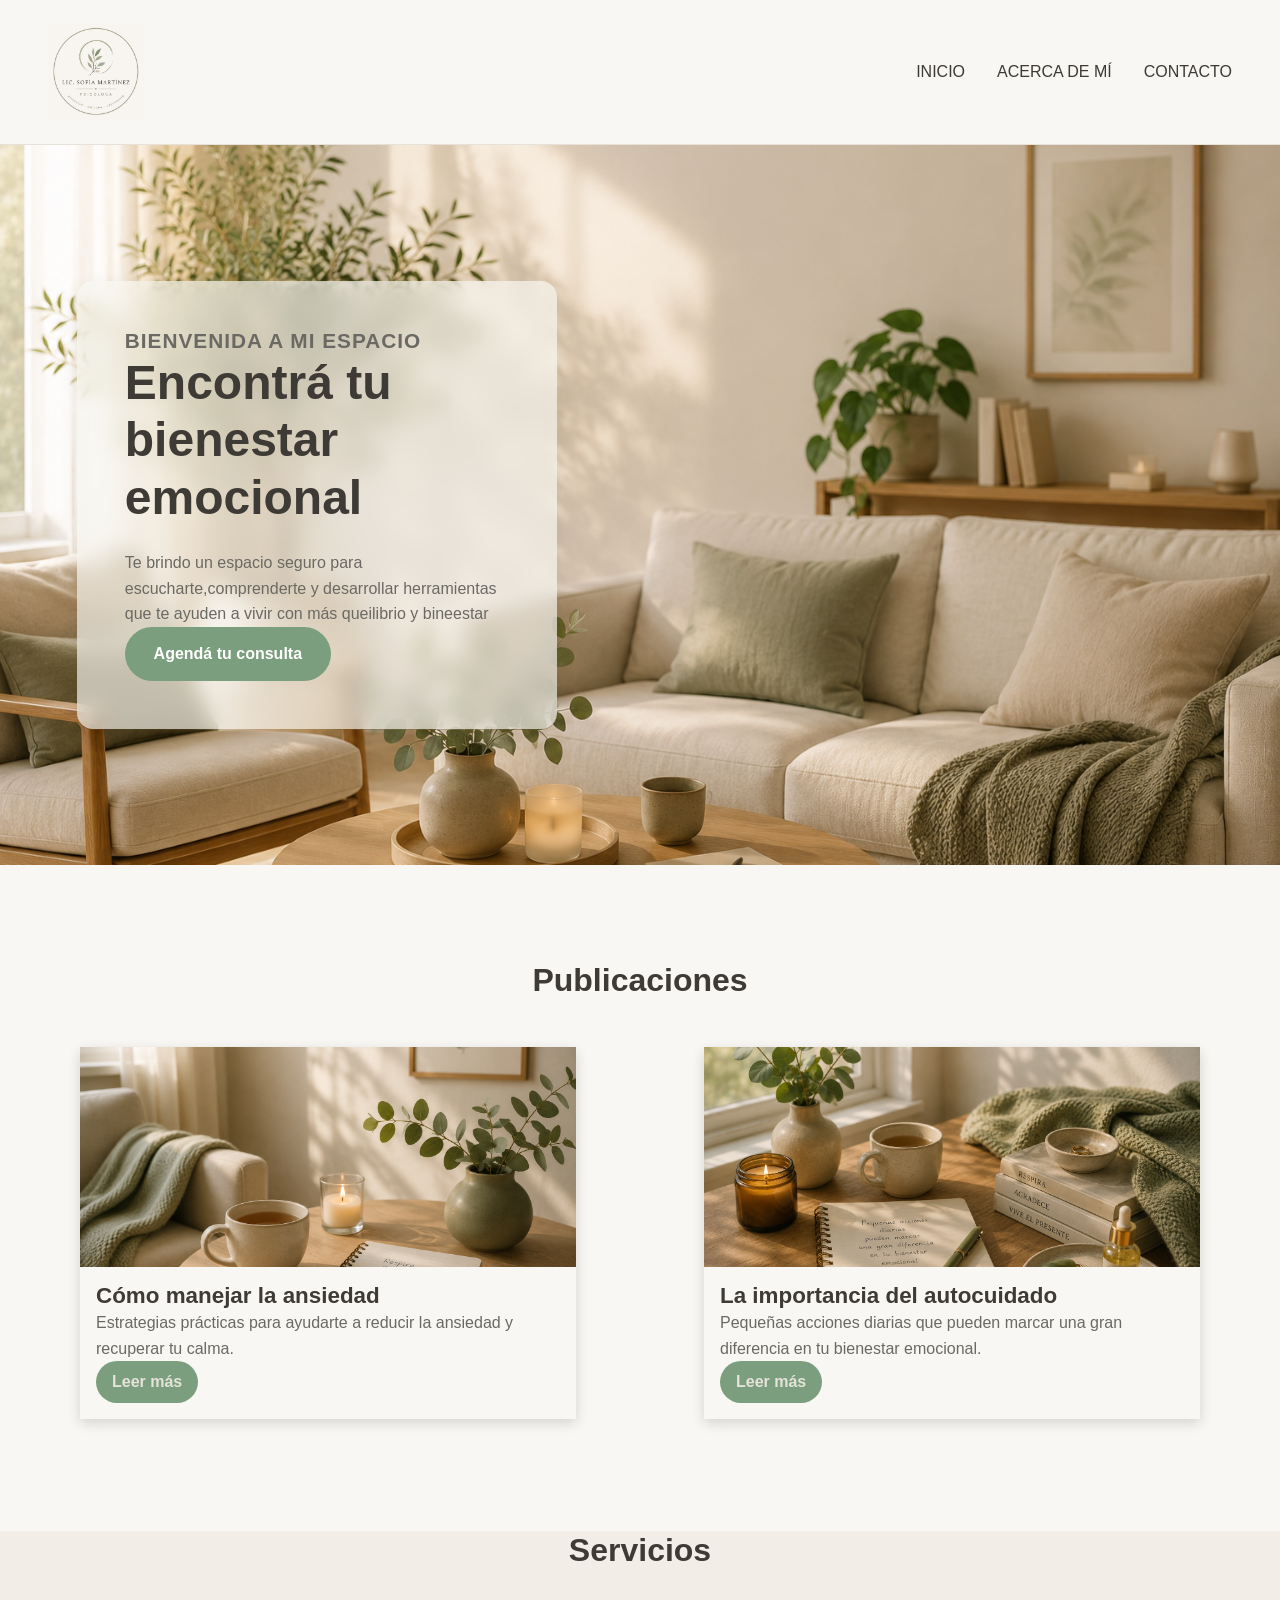
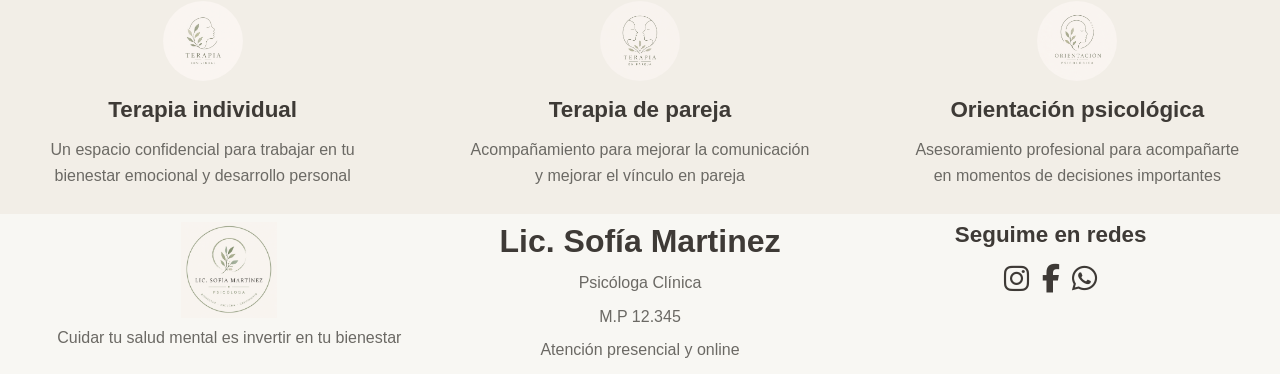
==== index.html @ 6066521a "Plantilla landing next" ====
<!DOCTYPE html>
<html lang="es-AR">
<head>
    <!--Básicos-->
    <meta charset="UTF-8">
    <meta name="viewport" content="width=device-width, initial-scale=1.0">
    <!--SEO-->
    <title>Psicóloga en Mendoza | Sofía Martínez</title>
    <meta
    name="description"
    content="Lic. Sofía Martínez, psicóloga en Mendoza. Atención presencial y online para ansiedad, estrés, autoestima y bienestar emocional. Solicitá tu consulta por WhatsApp.">
    <!-- Reemplazar por la URL definitiva del sitio antes de publicar -->
    <!-- Ejemplo:
    <link rel="canonical" href="https://www.tudominio.com/">
    -->
    <link rel="canonical" href="https://www.psicologamendoza.com/">
    <meta name="robots" content="index, follow">
    <!-- Schema.org-->
    <!-- Schema.org --> <!-- Reemplazar URL, imagen, teléfono, email y dirección antes de publicar -->
<script type="application/ld+json">
{
    "@context": "https://schema.org",
    "@type": "ProfessionalService",
    "name": "Consultorio psicológico de la Lic. Sofía Martínez",
    "description": "Atención psicológica presencial en Mendoza y sesiones online para adultos.",
    "url": "https://www.tudominio.com/",
    "image": "https://www.tudominio.com/images/psicologa.jpg",
    "telephone": "+54 9 261 1234567",
    "email": "contacto@tudominio.com",
    "address": {
        "@type": "PostalAddress",
        "streetAddress": "Dirección del consultorio",
        "addressLocality": "Mendoza",
        "addressRegion": "Mendoza",
        "postalCode": "5500",
        "addressCountry": "AR"
    },
    "employee": {
        "@type": "Person",
        "name": "Lic. Sofía Martínez",
        "jobTitle": "Psicóloga",
        "description": "Psicóloga especializada en ansiedad, estrés, duelo y autoestima."
    },
    "areaServed": {
        "@type": "City",
        "name": "Mendoza"
    }
}
</script>
    <!-- Open Graph (WhatsApp, Facebook, LinkedIn, Discord) -->
    <meta property="og:type" content="website">
    <meta property="og:locale" content="es_AR">
    <meta property="og:site_name" content="Lic. Sofía Martínez">
    <meta property="og:title" content="Psicóloga en Mendoza | Sofía Martínez">
    <meta
        property="og:description"
        content="Atención psicológica presencial y online para ansiedad, estrés, autoestima y bienestar emocional."
    >
    <meta property="og:url" content="https://www.tudominio.com/">
    <meta
        property="og:image"
        content="https://www.tudominio.com/images/sofia-martinez-open-graph.jpg"
    >
    <meta
        property="og:image:alt"
        content="Lic. Sofía Martínez, psicóloga en Mendoza"
    >
    <meta property="og:image:width" content="1200">
    <meta property="og:image:height" content="630">

    <!-- Twitter Cards (X /Twitter)-->
    <meta name="twitter:card" content="summary_large_image">

    <meta
        name="twitter:title"
        content="Psicóloga en Mendoza | Sofía Martínez"
    >

    <meta
        name="twitter:description"
        content="Atención psicológica presencial y online para ansiedad, estrés, autoestima y bienestar emocional."
        >

    <meta
        name="twitter:image"
        content="https://www.tudominio.com/images/sofia-martinez-open-graph.jpg"
    >

    <meta
        name="twitter:image:alt"
        content="Lic. Sofía Martínez, psicóloga en Mendoza"
    >

    <link rel="stylesheet" href="./css/styles.css">
    <link rel="stylesheet" href="https://cdnjs.cloudflare.com/ajax/libs/font-awesome/6.7.2/css/all.min.css">
    <!-- Favicons-->
    <link rel="icon" type="image/png" href="./icons/favicon-96x96.png" sizes="96x96" />
    <link rel="icon" type="image/svg+xml" href="./icons/favicon.svg" />
    <link rel="shortcut icon" href="./icons/favicon.ico" />
    <link rel="apple-touch-icon" sizes="180x180" href="./icons/apple-touch-icon.png" />
    <meta name="apple-mobile-web-app-title" content="Sofía Martínez" />
    <link rel="manifest" href="./icons/site.webmanifest" />
</head>
<body>
    <header>
        <div class=" header-container">
            <div class="logo">
                <img src="./images/logo.png ">
            </div>
        

        <nav class="nav-bar">
            <ul class="menu">
                <li>
                    <a href="#inicio">INICIO</a>
                </li>
                <li>
                    <a href="pages/aboutme.html">ACERCA DE MÍ</a>
                </li>
                <li>
                    <a href="pages/contact.html">CONTACTO</a>
                </li>
            </ul>
        </nav>
        </div>
    </header>
    <main>
        <section id="inicio">
            <div class="container">
                <div class="hero-content">
                    <h2>BIENVENIDA A MI ESPACIO</h2>
                    <h1>Encontrá tu bienestar emocional</h1>

                    <p>Te brindo un espacio seguro para escucharte,comprenderte y desarrollar herramientas que te ayuden a vivir con más queilibrio y bineestar </p>

                    <a href="https://wa.me/5492611234567" class="btn-whatsapp" target="_blank" rel="noopener noreferrer">
                    Agendá tu consulta
                </a>
                </div>

            </div>     
        </section>
        <section id="publicaciones">
            <h2>Publicaciones</h2>
            <div class="cards">
            <article class="card">
                <img src="./images/ansiedad.png" alt="">
                <div class="content">
                    <h3>Cómo manejar la ansiedad</h3>
                    <p>
                        Estrategias prácticas para ayudarte a reducir la ansiedad y recuperar tu calma.
                    </p>
                    <a href="./publicaciones/ansiedad.html" class="btn-read">
                        Leer más
                    </a>
                </div>
            </article>

            <article class="card">
                <img src="./images/autocuidado.png" alt="">
                <div class="content">
                    <h3>La importancia del autocuidado</h3>
                    <p>
                        Pequeñas acciones diarias que pueden marcar una gran diferencia en tu bienestar emocional.
                    </p>
                    <a href="./publicaciones/autocuidado.html" class="btn-read">
                        Leer más
                    </a>
                </div>
            </article>
        </div>

        </section>
        <section id="servicios">
            <h2>Servicios</h2>

            <div class="services">
                <article class="service-card">
                    <img src="./images/individual.png" alt="">
                    <h3>Terapia individual</h3>
                    <p>Un espacio confidencial para trabajar en tu bienestar emocional y desarrollo personal</p>
                    
                </article>
                <article class="service-card">
                    <img src="./images/pareja.png" alt="">
                    <h3>Terapia de pareja</h3>
                    <p>
                        Acompañamiento para mejorar la comunicación y mejorar el vínculo en pareja
                    </p>
                    
                </article>
                <article class="service-card">
                    <img src="./images/orientación.png" alt="">
                    <h3>Orientación psicológica</h3>
                    <p>
                        Asesoramiento profesional para acompañarte en momentos de decisiones importantes
                    </p>
                    
                </article>
            </div>
        </section>
        </div>
    </main>
    <footer>
        <div class="footer-container">
            <article class="footer-card">
                <div class="logo">
                    <img src="./images/logo.png" alt="">
                </div>
                <p>Cuidar tu salud mental es invertir en tu bienestar </p>
            </article>
            <article class="footer-card footer-info">
                <h3>Lic. Sofía Martinez</h3>
                <div class="footer-detail">
                    <p>Psicóloga Clínica</p>
                    <p>M.P 12.345</p>
                    <p>Atención presencial y online</p>
                </div>
            </article>
            <article class="footer-card footer-social">
                <h3>Seguime en redes</h3>
                
                <div class="social-links">
                    <a href="https://www.instagram.com/" target="_blank" aria-label="Instagram">
                        <i class="fa-brands fa-instagram"></i>
                    </a>

                    <a href="https://www.facebook.com/" target="_blank" aria-label="Facebook">
                        <i class="fa-brands fa-facebook-f"></i>
                    </a>

                    <a href="https://wa.me/5492610000000" target="_blank" aria-label="WhatsApp">
                        <i class="fa-brands fa-whatsapp"></i>
                    </a>
                </div>
            </article>
        </div>
    </footer>
</body>
</html>
---- css/styles.css ----
/* ===== RESET ===== */

* {
    margin: 0;
    padding: 0;
    box-sizing: border-box;
}

img {
    display: block;
    max-width: 100%;
}

ul {
    list-style: none;
}

a {
    text-decoration: none;
    color: inherit;
}

button,
input,
textarea,
select {
    font: inherit;
}

/*Variables*/
:root{
    /* Colores*/
    --background-color: #F8F7F3;
    --surface-color: #EFE9DD;

    --primary-color: #7A9E7E;
    --primary-hover: #5F7F63;
    --secondary-color:#F2EEE7; 
    --text-color: #3E3A36;
    --text-secondary: #6B6964;

    /* Bordes */

    --radius: 16px;

    /* Sombras */

    --shadow: 0 6px 20px rgba(0,0,0,.08);

}
/*estilos globlales*/
body {
    background-color: var(--background-color);
    color: var(--text-color);
    font-family: "nunito", sans-serif;
    line-height: 1.6;
}
header {
    background-color: var(--background-color);
    border-bottom: 1px solid #E6E2D9;
}
h1, h2, h3 {
    font-family: "Nunito", sans-serif;
    font-weight: 700;
    color: var(--text-color);
    line-height: 1.2;
}
h1{
    font-size: 3rem;
}
h2{
    font-size: 2rem;
}
h3{
    font-size: 1.4rem;
}
p{
    font-size: 1rem;
    color:var(--text-secondary);
}
ul{
    list-style: none;
}
a{
    color: inherit;
    text-decoration: none;
}
img{
    max-width: 100%;
    display: block;
}

/*layout*/
.header-container{
    display: flex;
    justify-content: space-between;
    align-items: center;
    gap: 1rem;
    padding: 1rem;
    margin: 2rem;
    margin-top: .5rem;
    margin-bottom: .5rem;
    width: 1;
    height: 1;
}
.menu{
    display: flex;
    list-style: none;
    gap: 2rem;
    margin: 0;
    padding: 0;
}

.logo img {
    width: 6rem;
}
.service-card img{
    width: 80px;
}
.card img{
    width: 100%;
    height: 220px;
    object-fit: cover;
}
.content{
    padding: 1rem;
}
#inicio{
    min-height: 80vh;

    background-image: url("../images/hero-content.png");
    background-size: cover;
    background-position: center;
    background-repeat: no-repeat;

    display: flex;
    align-items: center;
    padding: 4rem 6%;

}
.hero-content{
    max-width: 480px;
    background: rgba(248, 247, 243, 0.65);
    backdrop-filter: blur(10px);
    padding: 3rem;
    border-radius: var(--radius);
    box-shadow: var(--shadow);
}
#publicaciones{
    padding: 4rem 2rem;
    background-color: var(--background-color);
}
.cards{
    display: flex;
    gap: 2rem;
}
#publicaciones h2{
    text-align: center;
    margin-top: 2rem;
}
.card{
    flex: 1;
    box-shadow: 0 4px 12px rgba(0,0,0,0.15);
    margin: 3rem;
}
.hero-content h2{
    font-size: 1.3rem;
    font-weight: 600;
    letter-spacing: 1px;
    text-transform: uppercase;
    color: var(--text-secondary);
}
.hero-content p{
    margin-top: 1.5rem;
}
.btn-whatsapp{
    display: inline-block;
    background-color: var(--primary-color);
    color: white;
    padding: .9rem 1.8rem;
    border-radius: 999px;
    font-weight: 700;
    transition: .3s;
}
.btn-whatsapp:hover{
    background-color: var(--primary-hover);
}
.btn-read{
    display: inline-block;
    background-color:var(--primary-color);
    color: #E6E2D9;
    padding: .5rem 1rem;
    border-radius: 999px;
    font-weight: 700;
    transition: .3s;
}
.btn-read:hover{
    background-color:var(--primary-color);
}
#servicios{
    background-color: var(--secondary-color);
}
#servicios h2{
    text-align: center;
    margin: 0 0 1.5rem;
    color: var(--text-color);
}
.services{
    display: flex;
    gap:2rem
}
.service-card{
    flex: 1;
    margin: .5rem 2rem 1.5rem;

    display: flex;
    flex-direction: column;
    align-items: center;
    text-align: center;
}
.service-card{
    transition: transform .3s ease;
}
.service-card:hover{
    transform: translateY(-8px);
}
.service-card img{
    border-radius: 50%;
    margin-bottom: 1rem;
}
.service-card h3{
    margin-bottom: .8rem;
}
footer{
    border-top: 2px solid var(--secondary-color);
}

.footer-container{
    display: flex;
    justify-content: space-between;
    align-items: flex-start;
    gap: 1rem;
    padding: .5rem 2rem;
    margin: 0;
}
.footer-card{
    flex: 1;
    text-align: center;

    display: flex;
    flex-direction: column;
    align-items: center;
    gap: .2rem;
}
.social-links {
    display: flex;
    gap: .8rem;
    margin-top: .2rem;
}
.social-links a{
    font-size: 1.8rem;
}
.footer-card p{
    margin: .2rem 0;
}
.footer-info h3{
    font-size: 2rem;
    margin: 0 0 .2rem;
}
.footer-info{
    font-size: 1.6rem;
}
.footer-detail{
    display: flex;
    flex-direction: column;
    gap:.1rem
}

.post-hero{
    position: relative;
    min-height: 100vh;
    background-size: cover;
    background-position: center;
    display: flex;
    align-items: center;
}

.post-hero::before{
    content: "";
    position: absolute;
    inset: 0;
    background: linear-gradient(
        90deg,
        rgba(248, 247, 243, 0.92) 0%,
        rgba(248, 247, 243, 0.78) 48%,
        rgba(248, 247, 243, 0.15) 100%
    );
}

.post-hero .content{
    position: relative;
    z-index: 1;
    max-width: 750px;
    margin-left: 6%;
    padding: 4rem 0;
}

.post-hero h2{
    color: var(--text-color);
    font-size: 3rem;
    margin-bottom: 1rem;
}

.post-hero p{
    color: #4f4a45;
    font-size: 1.15rem;
    line-height: 1.8;
    margin-bottom: 1rem;
}
#hero-ansiedad{
    background-image: url("../images/ansiedad.png");
}
#hero-autocuidado{
    background-image: url("../images/autocuidado.png");
}
.related-card {
    display: flex;
    gap: 1rem;
    max-width: 600px;
    margin: 3rem auto;
    padding: 1rem;

    background-color: var(--surface-color);
    border-radius: 12px;
    box-shadow: 0 4px 12px rgba(0, 0, 0, 0.12);

    color: var(--text-color);
    text-decoration: none;

    transition: transform 0.3s ease, box-shadow 0.3s ease;
}

.related-card:hover {
    transform: translateY(-4px);
    box-shadow: 0 8px 18px rgba(0, 0, 0, 0.16);
}

.related-card img {
    width: 150px;
    height: 110px;
    object-fit: cover;
    border-radius: 8px;
}

.related-card-content {
    display: flex;
    flex-direction: column;
    justify-content: center;
}

.related-card-content h3 {
    margin-bottom: 0.5rem;
}

.related-card-content p {
    margin-bottom: 0.75rem;
}

.related-card-content span {
    color: var(--primary-color);
    font-weight: 700;
}
#contacto {
    min-height: 100vh;

    display: flex;
    flex-direction: column;
    justify-content: center;
    align-items: center;

    padding: 5rem 2rem;

    background-image: url("../images/contacto.png");
    background-size: cover;
    background-position: center;
    position: relative;
}
#contacto h2{
    margin-bottom: 2rem;
    text-align: center;
}
.contact-card{
    max-width: 480px;
    width: 100%;

    padding: 2.5rem;
    background: rgba(255,255,255,.45);
    backdrop-filter: blur(10px);
    -webkit-backdrop-filter: blur(10px);
    border-radius: 20px;
    box-shadow: 0 10px 30px rgba(0,0,0,.12);
}
.about{
    padding:5rem 2rem;
    background-image: url("../images/fondo2-aboutme.png");
}
.about .container{
    max-width: 1200px;
    margin:0 auto;
}
.about-layout{
    max-width: 1200px;
    margin: 0 auto;
    display: flex;
    align-items:stretch;
    gap:5rem;
}
.about-title{
    text-align: center;
    margin-bottom: 3rem;
}
.about-title h1{
    font-size: 3rem;
}
.about-content{
    flex: 1.15;
    padding: 2rem;
    background-color: var(--surface-color);
    border-radius: 20px;
    box-shadow: 0 8px 24px rgba(0,0,0,0.10);
    max-width: 560px;
}
.about-content p{
    margin-bottom: 1.2rem;
    line-height: 1.7;
}
.about-content p:last-child{
    margin-bottom: 0;
}
.about-image{
    display: flex;
    flex-direction: column;
    align-items: center;
    justify-content: center;
    
}
.about-image img{
    max-width: 600px;
    width: 100%;
    border-radius: 20px;
    box-shadow: 0 10px 30px rgba(0,0,0,0.14);
}
.about-cta{
    margin-top: 1.8rem;

    display: flex;
    flex-direction: column;
    align-items: center;

    text-align: center;

    gap: 1rem;
}
.about-cta p{
    max-width: 320px;

    font-size: 1rem;
    line-height: 1.6;

    color: var(--text-color);
}
.post-content{
    max-width: 850px;
    margin: 0 auto;
    padding: 4rem 2rem;
    line-height: 1.8;
    color: var(--text-color);
}
.post-content h2{
    margin-top: 3rem;
    margin-bottom: 1rem;
    color: var(--primary-color);
    font-size: 1.8rem;
}
.post-content p{
    margin-bottom: 1.5rem;
    text-align: justify;
}
.post-content ul{
    margin: 1.5rem 0 2rem;
    padding-left: 2rem;
}

.post-content li{
    margin-bottom: .8rem;
}
.post-content p:first-of-type{
    font-size: 1.1rem;
}
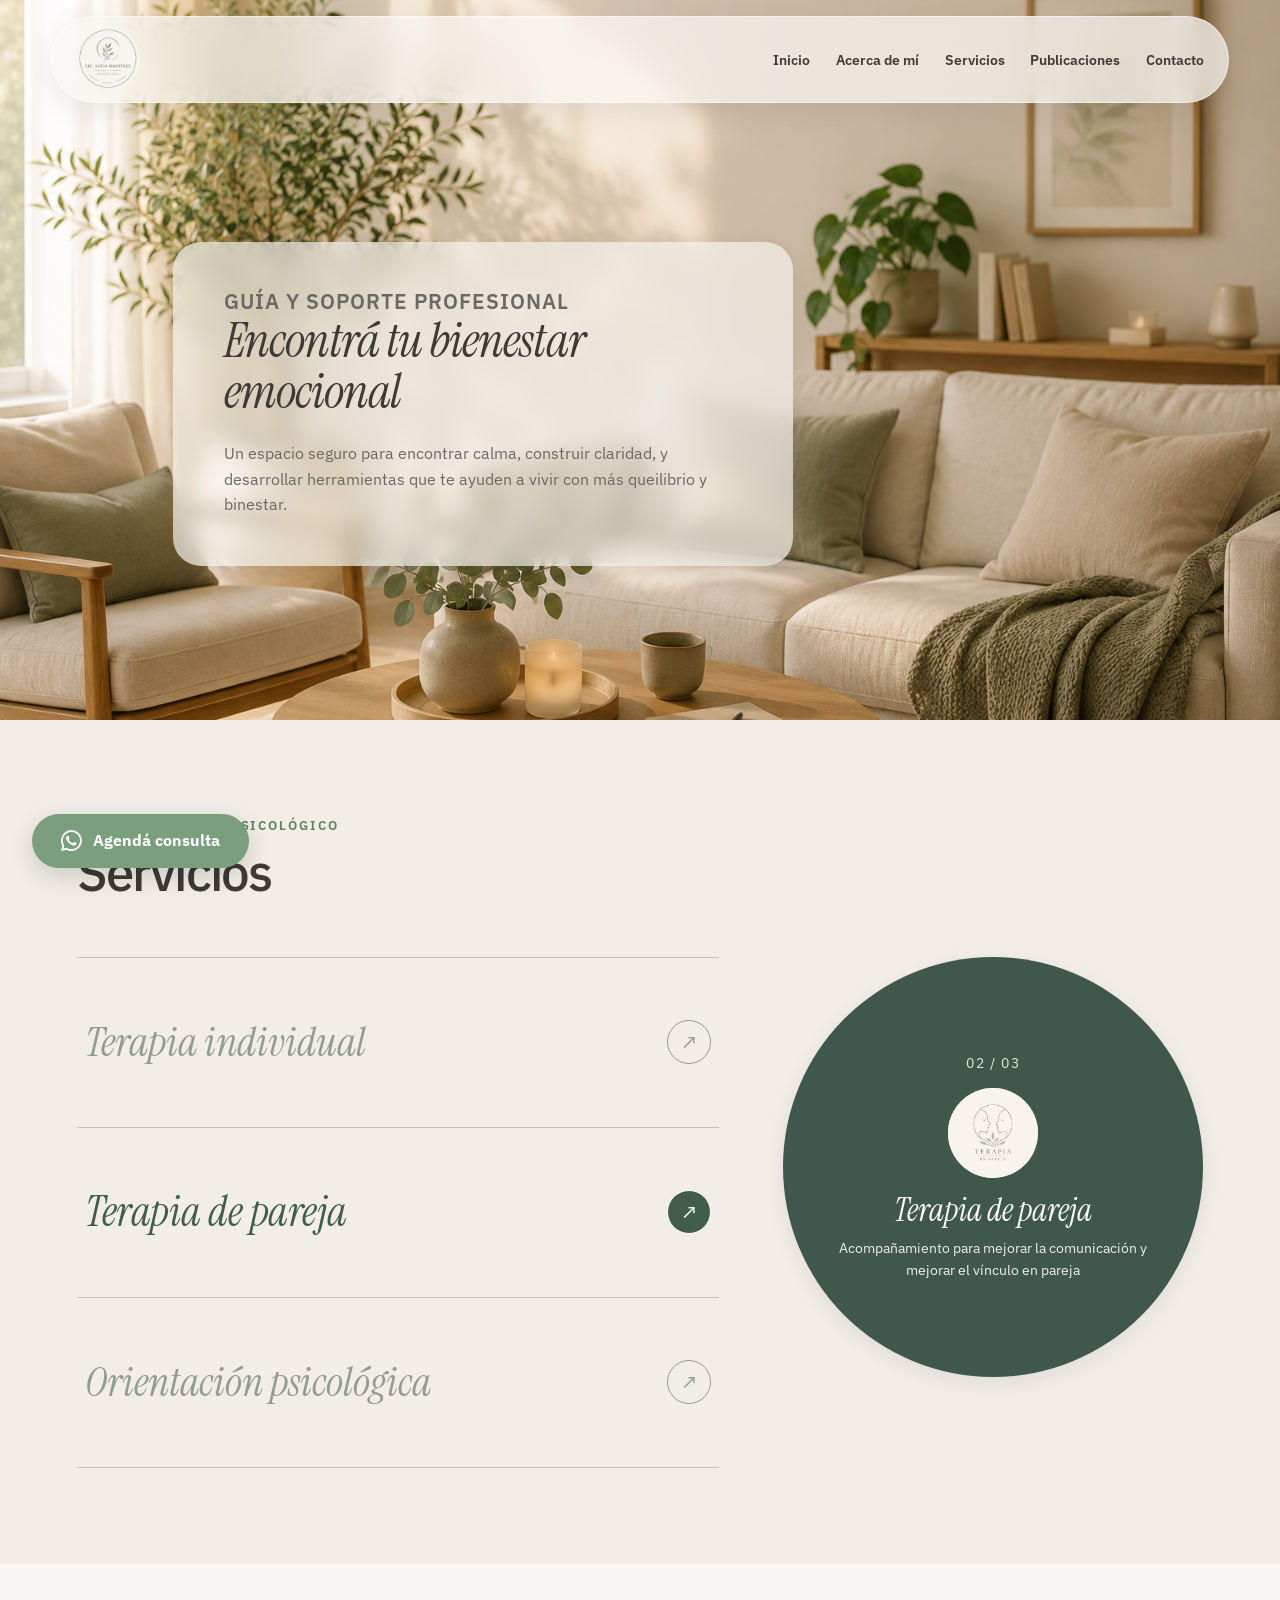
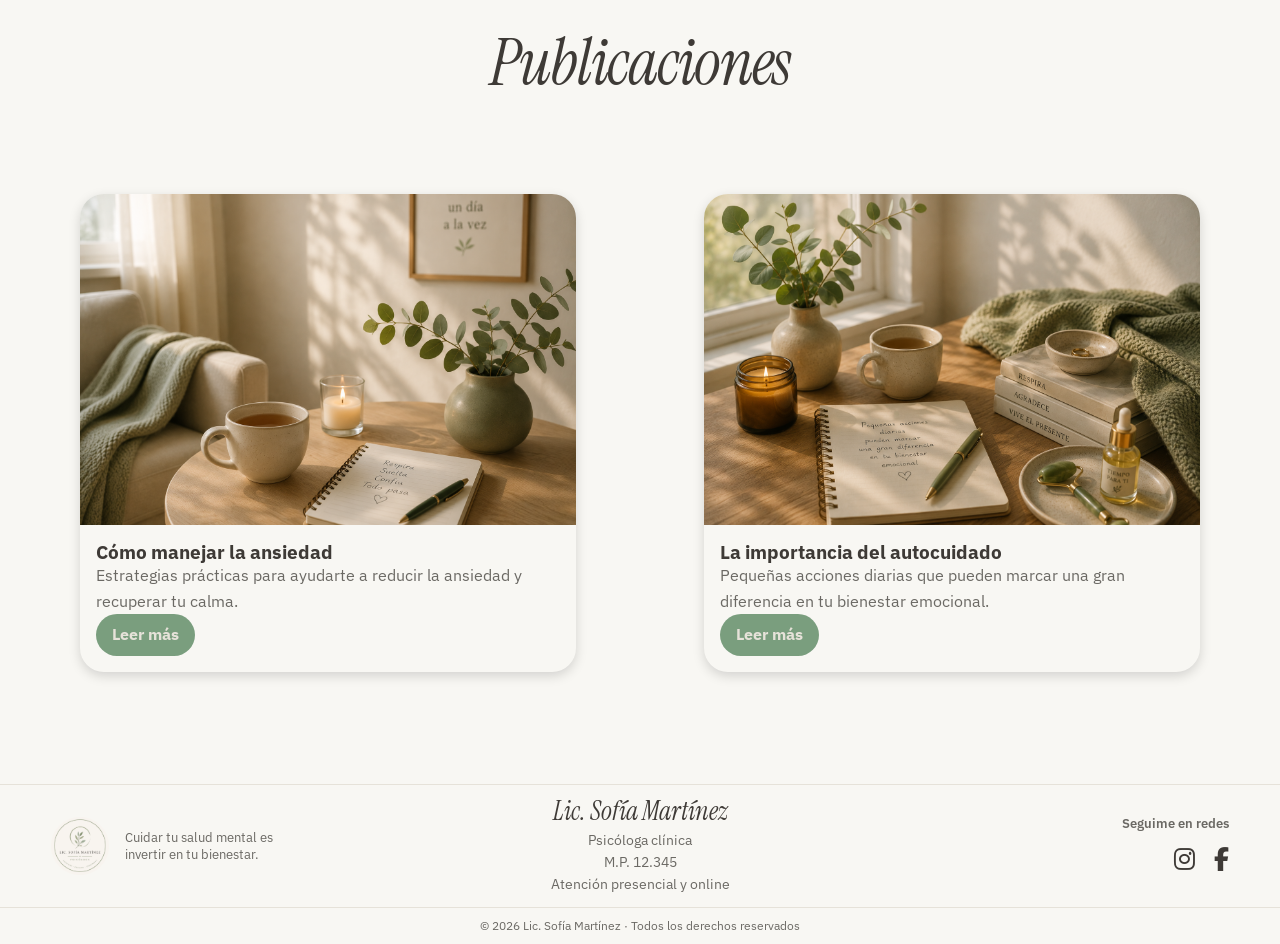
==== commit 2f26fee0: "mejora diseño editorial de publicaciones y responsive" ====
--- a/index.html
+++ b/index.html
@@ -100,46 +100,139 @@
     <link rel="apple-touch-icon" sizes="180x180" href="./icons/apple-touch-icon.png" />
     <meta name="apple-mobile-web-app-title" content="Sofía Martínez" />
     <link rel="manifest" href="./icons/site.webmanifest" />
+
+    <script src="./js/main.js" defer></script>
 </head>
 <body>
-    <header>
-        <div class=" header-container">
-            <div class="logo">
-                <img src="./images/logo.png ">
-            </div>
-        
-
-        <nav class="nav-bar">
-            <ul class="menu">
-                <li>
-                    <a href="#inicio">INICIO</a>
-                </li>
-                <li>
-                    <a href="pages/aboutme.html">ACERCA DE MÍ</a>
-                </li>
-                <li>
-                    <a href="pages/contact.html">CONTACTO</a>
-                </li>
-            </ul>
-        </nav>
+    <header class="site-header">
+        <div class="nav-pill">
+
+            <a href="./index.html#inicio" class="brand"
+                aria-label="Sofía Martínez - Inicio">
+                <img src="./images/logo.png" alt="Lic. Sofía Martínez">
+            </a>
+
+            <nav class="site-nav" aria-label="Navegación principal">
+                <a href="./index.html#inicio">Inicio</a>
+                <a href="./pages/aboutme.html">Acerca de mí</a>
+                <a href="./index.html#servicios">Servicios</a>
+                <a href="./index.html#publicaciones">Publicaciones</a>
+                <a href="./pages/contact.html">Contacto</a>
+            </nav>
         </div>
     </header>
+
     <main>
         <section id="inicio">
             <div class="container">
                 <div class="hero-content">
-                    <h2>BIENVENIDA A MI ESPACIO</h2>
+                    <h2>GUÍA Y SOPORTE PROFESIONAL</h2>
                     <h1>Encontrá tu bienestar emocional</h1>
 
-                    <p>Te brindo un espacio seguro para escucharte,comprenderte y desarrollar herramientas que te ayuden a vivir con más queilibrio y bineestar </p>
-
-                    <a href="https://wa.me/5492611234567" class="btn-whatsapp" target="_blank" rel="noopener noreferrer">
-                    Agendá tu consulta
-                </a>
-                </div>
-
+                    <p>Un espacio seguro para encontrar calma, construir claridad, y desarrollar herramientas que te ayuden a vivir con más queilibrio y binestar.</p>
+
+                </div>
             </div>     
         </section>
+        
+        
+        <section id="servicios">
+            <div class="servicios-container">
+
+                <div class="servicios-encabezado">
+                    <p>ACOMPAÑAMIENTO PSICOLÓGICO</p>
+                    <h2>Servicios</h2>
+                </div>
+
+                <div class="servicios-layout">
+
+                    <!-- Lista editorial -->
+                    <div class="servicios-lista">
+
+                        <button
+                            type="button"
+                            class="servicio-opcion activo"
+                            data-imagen="./images/individual.png"
+                            data-descripcion="Un espacio confidencial para trabajar en tu bienestar emocional y desarrollo personal"
+                            aria-controls="servicio-detalle"
+                            aria-pressed="true"
+                        >
+                            <span class="servicio-nombre">
+                                Terapia individual
+                            </span>
+                            <span class="servicio-flecha" aria-hidden="true">
+                                ↗
+                            </span>
+                        </button>
+
+                        <button
+                            type="button"
+                            class="servicio-opcion"
+                            data-imagen="./images/pareja.png"
+                            data-descripcion="Acompañamiento para mejorar la comunicación y mejorar el vínculo en pareja"
+                            aria-controls="servicio-detalle"
+                            aria-pressed="false"
+                        >
+                            <span class="servicio-nombre">
+                                Terapia de pareja
+                            </span>
+                            <span class="servicio-flecha" aria-hidden="true">
+                                ↗
+                            </span>
+                        </button>
+
+                        <button
+                            type="button"
+                            class="servicio-opcion"
+                            data-imagen="./images/orientación.png"
+                            data-descripcion="Asesoramiento profesional para acompañarte en momentos de decisiones importantes"
+                            aria-controls="servicio-detalle"
+                            aria-pressed="false"
+                        >
+                            <span class="servicio-nombre">
+                                Orientación psicológica
+                            </span>
+                            <span class="servicio-flecha" aria-hidden="true">
+                                ↗
+                            </span>
+                        </button>
+
+                    </div>
+
+                    <!-- Única card lateral dinámica -->
+                    <article
+                        class="servicio-detalle"
+                        id="servicio-detalle"
+                        aria-live="polite"
+                        aria-atomic="true"
+                    >
+                        <span class="servicio-indice">01 / 03</span>
+
+                        <div class="servicio-ilustracion">
+                            <img
+                                id="servicio-imagen"
+                                src="./images/individual.png"
+                                alt=""
+                            >
+                        </div>
+
+                        <div class="servicio-informacion">
+                            <h3 id="servicio-titulo">
+                                Terapia individual
+                            </h3>
+
+                            <p id="servicio-descripcion">
+                                Un espacio confidencial para trabajar en tu
+                                bienestar emocional y desarrollo personal
+                            </p>
+                        </div>
+                    </article>
+
+                </div>
+            </div>
+        </section>
+
+
         <section id="publicaciones">
             <h2>Publicaciones</h2>
             <div class="cards">
@@ -171,70 +264,84 @@
         </div>
 
         </section>
-        <section id="servicios">
-            <h2>Servicios</h2>
-
-            <div class="services">
-                <article class="service-card">
-                    <img src="./images/individual.png" alt="">
-                    <h3>Terapia individual</h3>
-                    <p>Un espacio confidencial para trabajar en tu bienestar emocional y desarrollo personal</p>
-                    
-                </article>
-                <article class="service-card">
-                    <img src="./images/pareja.png" alt="">
-                    <h3>Terapia de pareja</h3>
-                    <p>
-                        Acompañamiento para mejorar la comunicación y mejorar el vínculo en pareja
-                    </p>
-                    
-                </article>
-                <article class="service-card">
-                    <img src="./images/orientación.png" alt="">
-                    <h3>Orientación psicológica</h3>
-                    <p>
-                        Asesoramiento profesional para acompañarte en momentos de decisiones importantes
-                    </p>
-                    
-                </article>
+
+    </main>
+    
+    <footer class="site-footer">
+
+        <div class="footer-container">
+
+            <!-- Identidad -->
+            <div class="footer-brand">
+                <img
+                    src="./images/logo.png"
+                    alt="Logo de Lic. Sofía Martínez"
+                    class="footer-logo"
+                >
+                <p>
+                    Cuidar tu salud mental es invertir
+                    en tu bienestar.
+                </p>
             </div>
-        </section>
+
+            <!-- Información profesional -->
+            <div class="footer-info">
+                <h3>Lic. Sofía Martínez</h3>
+
+                <p>Psicóloga clínica</p>
+                <p>M.P. 12.345</p>
+                <p>Atención presencial y online</p>
+            </div>
+
+            <!-- Redes sociales -->
+            <div class="footer-social">
+                <p>Seguime en redes</p>
+
+                <div class="social-links">
+                    <a
+                        href="https://www.instagram.com/"
+                        target="_blank"
+                        rel="noopener noreferrer"
+                        aria-label="Instagram"
+                    >
+                        <i class="fa-brands fa-instagram"
+                        aria-hidden="true"></i>
+                    </a>
+
+                    <a
+                        href="https://www.facebook.com/"
+                        target="_blank"
+                        rel="noopener noreferrer"
+                        aria-label="Facebook"
+                    >
+                        <i class="fa-brands fa-facebook-f"
+                        aria-hidden="true"></i>
+                    </a>
+                </div>
+            </div>
+
         </div>
-    </main>
-    <footer>
-        <div class="footer-container">
-            <article class="footer-card">
-                <div class="logo">
-                    <img src="./images/logo.png" alt="">
-                </div>
-                <p>Cuidar tu salud mental es invertir en tu bienestar </p>
-            </article>
-            <article class="footer-card footer-info">
-                <h3>Lic. Sofía Martinez</h3>
-                <div class="footer-detail">
-                    <p>Psicóloga Clínica</p>
-                    <p>M.P 12.345</p>
-                    <p>Atención presencial y online</p>
-                </div>
-            </article>
-            <article class="footer-card footer-social">
-                <h3>Seguime en redes</h3>
-                
-                <div class="social-links">
-                    <a href="https://www.instagram.com/" target="_blank" aria-label="Instagram">
-                        <i class="fa-brands fa-instagram"></i>
-                    </a>
-
-                    <a href="https://www.facebook.com/" target="_blank" aria-label="Facebook">
-                        <i class="fa-brands fa-facebook-f"></i>
-                    </a>
-
-                    <a href="https://wa.me/5492610000000" target="_blank" aria-label="WhatsApp">
-                        <i class="fa-brands fa-whatsapp"></i>
-                    </a>
-                </div>
-            </article>
+
+        <div class="footer-bottom">
+            <p>© 2026 Lic. Sofía Martínez · Todos los derechos reservados</p>
         </div>
+
     </footer>
+
+
+    <!-- Botón de contacto flotante -->
+    
+    <a
+        href="https://wa.me/5492611234567"
+        class="btn-whatsapp floating-cta"
+        target="_blank"
+        rel="noopener noreferrer"
+        aria-label="Agendá consulta por WhatsApp"
+    >
+        <i class="fa-brands fa-whatsapp" aria-hidden="true"></i>
+        <span>Agendá consulta</span>
+    </a>
+
+
 </body>
 </html>
--- a/css/styles.css
+++ b/css/styles.css
@@ -1,4 +1,9 @@
-/* ===== RESET ===== */
+
+@import url('https://fonts.googleapis.com/css2?family=IBM+Plex+Sans:wght@400;500;600;700&family=Instrument+Serif:ital@0;1&display=swap');
+
+/* =========================================
+   01. RESET Y VARIABLES
+========================================= */
 
 * {
     margin: 0;
@@ -6,18 +11,42 @@
     box-sizing: border-box;
 }
 
+html {
+    scroll-behavior: smooth;
+}
+
+body {
+    background-color: #F8F7F3;
+    color: #3E3A36;
+    font-family: "IBM Plex Sans", sans-serif;
+    line-height: 1.6;
+}
+
+:root {
+    --background-color: #F8F7F3;
+    --surface-color: #EFE9DD;
+    --primary-color: #7A9E7E;
+    --primary-hover: #5F7F63;
+    --secondary-color: #F2EEE7;
+    --text-color: #3E3A36;
+    --text-secondary: #6B6964;
+
+    --radius: 16px;
+    --shadow: 0 6px 20px rgba(0, 0, 0, .08);
+}
+
 img {
     display: block;
     max-width: 100%;
 }
 
-ul {
-    list-style: none;
-}
-
 a {
     text-decoration: none;
     color: inherit;
+}
+
+ul {
+    list-style: none;
 }
 
 button,
@@ -27,105 +56,98 @@
     font: inherit;
 }
 
-/*Variables*/
-:root{
-    /* Colores*/
-    --background-color: #F8F7F3;
-    --surface-color: #EFE9DD;
-
-    --primary-color: #7A9E7E;
-    --primary-hover: #5F7F63;
-    --secondary-color:#F2EEE7; 
-    --text-color: #3E3A36;
-    --text-secondary: #6B6964;
-
-    /* Bordes */
-
-    --radius: 16px;
-
-    /* Sombras */
-
-    --shadow: 0 6px 20px rgba(0,0,0,.08);
-
-}
-/*estilos globlales*/
-body {
-    background-color: var(--background-color);
-    color: var(--text-color);
-    font-family: "nunito", sans-serif;
-    line-height: 1.6;
-}
-header {
-    background-color: var(--background-color);
-    border-bottom: 1px solid #E6E2D9;
-}
-h1, h2, h3 {
-    font-family: "Nunito", sans-serif;
-    font-weight: 700;
+h1,
+h2,
+h3 {
     color: var(--text-color);
     line-height: 1.2;
 }
-h1{
-    font-size: 3rem;
-}
-h2{
-    font-size: 2rem;
-}
-h3{
-    font-size: 1.4rem;
-}
-p{
-    font-size: 1rem;
-    color:var(--text-secondary);
-}
-ul{
-    list-style: none;
-}
-a{
-    color: inherit;
-    text-decoration: none;
-}
-img{
-    max-width: 100%;
-    display: block;
-}
-
-/*layout*/
-.header-container{
+
+p {
+    color: var(--text-secondary);
+}
+
+.content {
+    padding: 1rem;
+}
+
+
+/* =========================================
+   02. HEADER FLOTANTE
+========================================= */
+
+.site-header {
+    position: fixed;
+    top: 0;
+    left: 0;
+    width: 100%;
+    z-index: 1000;
+    padding: 1rem 4%;
+    background: transparent;
+    border: none;
+}
+
+.nav-pill {
+    max-width: 1280px;
+    margin: 0 auto;
+    padding: .65rem 1.5rem;
+
     display: flex;
     justify-content: space-between;
     align-items: center;
-    gap: 1rem;
-    padding: 1rem;
-    margin: 2rem;
-    margin-top: .5rem;
-    margin-bottom: .5rem;
-    width: 1;
-    height: 1;
-}
-.menu{
+    gap: 2rem;
+
+    background: rgba(248, 247, 243, .72);
+    backdrop-filter: blur(16px);
+    -webkit-backdrop-filter: blur(16px);
+
+    border: 1px solid rgba(255, 255, 255, .5);
+    border-radius: 999px;
+    box-shadow: 0 8px 30px rgba(0, 0, 0, .08);
+}
+
+.brand {
     display: flex;
-    list-style: none;
-    gap: 2rem;
-    margin: 0;
-    padding: 0;
-}
-
-.logo img {
-    width: 6rem;
-}
-.service-card img{
-    width: 80px;
-}
-.card img{
+    align-items: center;
+    flex-shrink: 0;
+
+    width: 64px;
+    height: 64px;
+
+    border-radius: 50%;
+    overflow: hidden;
+}
+
+.brand img {
     width: 100%;
-    height: 220px;
+    height: 100%;
     object-fit: cover;
-}
-.content{
-    padding: 1rem;
-}
-#inicio{
+    border-radius: 50%;
+}
+
+.site-nav {
+    display: flex;
+    align-items: center;
+    gap: 1.6rem;
+    margin-left: auto;
+}
+
+.site-nav a {
+    font-size: .9rem;
+    font-weight: 600;
+    transition: color .3s ease;
+}
+
+.site-nav a:hover {
+    color: var(--primary-hover);
+}
+
+
+/* =========================================
+   03. HERO PRINCIPAL
+========================================= */
+
+#inicio {
     min-height: 80vh;
 
     background-image: url("../images/hero-content.png");
@@ -136,364 +158,1470 @@
     display: flex;
     align-items: center;
     padding: 4rem 6%;
-
-}
-.hero-content{
-    max-width: 480px;
-    background: rgba(248, 247, 243, 0.65);
+}
+
+.hero-content {
+    max-width: 620px;
+    padding: 3rem 3.2rem;
+
+    background: rgba(248, 247, 243, .65);
     backdrop-filter: blur(10px);
-    padding: 3rem;
-    border-radius: var(--radius);
+    -webkit-backdrop-filter: blur(10px);
+
+    border-radius: 28px;
     box-shadow: var(--shadow);
-}
-#publicaciones{
-    padding: 4rem 2rem;
-    background-color: var(--background-color);
-}
-.cards{
-    display: flex;
-    gap: 2rem;
-}
-#publicaciones h2{
-    text-align: center;
-    margin-top: 2rem;
-}
-.card{
-    flex: 1;
-    box-shadow: 0 4px 12px rgba(0,0,0,0.15);
-    margin: 3rem;
-}
-.hero-content h2{
+
+    margin-top: 5.5rem;
+    margin-left: 6rem;
+}
+
+.hero-content h1 {
+    font-family: "Instrument Serif", Georgia, serif;
+    font-style: italic;
+    font-weight: 400;
+    font-size: clamp(3rem, 3.8vw, 4rem);
+    line-height: 1.05;
+    letter-spacing: -.02em;
+    color: var(--text-color);
+}
+
+.hero-content h2 {
     font-size: 1.3rem;
     font-weight: 600;
     letter-spacing: 1px;
     text-transform: uppercase;
     color: var(--text-secondary);
 }
-.hero-content p{
+
+.hero-content p {
     margin-top: 1.5rem;
 }
-.btn-whatsapp{
+
+
+/* =========================================
+   04. BOTONES
+========================================= */
+
+.btn-whatsapp {
     display: inline-block;
     background-color: var(--primary-color);
     color: white;
     padding: .9rem 1.8rem;
     border-radius: 999px;
     font-weight: 700;
-    transition: .3s;
-}
-.btn-whatsapp:hover{
+    transition: background-color .3s ease;
+}
+
+.btn-whatsapp:hover {
     background-color: var(--primary-hover);
 }
-.btn-read{
+
+.btn-read {
     display: inline-block;
-    background-color:var(--primary-color);
+    background-color: var(--primary-color);
     color: #E6E2D9;
     padding: .5rem 1rem;
     border-radius: 999px;
     font-weight: 700;
-    transition: .3s;
-}
-.btn-read:hover{
-    background-color:var(--primary-color);
-}
-#servicios{
+    transition: background-color .3s ease;
+}
+
+.btn-read:hover {
+    background-color: var(--primary-hover);
+}
+
+
+/* =========================================
+   05. WHATSAPP FLOTANTE
+========================================= */
+
+.floating-cta {
+    position: fixed;
+    left: 2rem;
+    bottom: 2rem;
+    z-index: 1100;
+
+    display: inline-flex;
+    align-items: center;
+    justify-content: center;
+    gap: .7rem;
+
+    box-shadow: 0 8px 24px rgba(0, 0, 0, .16);
+
+    transition:
+        background-color .3s ease,
+        transform .3s ease,
+        box-shadow .3s ease;
+}
+
+.floating-cta i {
+    font-size: 1.5rem;
+    line-height: 1;
+}
+
+.floating-cta:hover {
+    transform: translateY(-4px);
+    box-shadow: 0 12px 28px rgba(0, 0, 0, .2);
+}
+
+.floating-cta:focus-visible {
+    outline: 3px solid var(--text-color);
+    outline-offset: 4px;
+}
+
+
+/* =========================================
+   06. SERVICIOS EDITORIALES
+========================================= */
+
+#servicios {
     background-color: var(--secondary-color);
-}
-#servicios h2{
-    text-align: center;
-    margin: 0 0 1.5rem;
-    color: var(--text-color);
-}
-.services{
+    padding: 6rem 6%;
+    scroll-margin-top: 110px;
+}
+
+.servicios-container {
+    max-width: 1280px;
+    margin: 0 auto;
+}
+
+.servicios-encabezado {
+    margin-bottom: 3.5rem;
+}
+
+.servicios-encabezado p {
+    font-size: .8rem;
+    font-weight: 600;
+    letter-spacing: .15em;
+    color: var(--primary-hover);
+}
+
+#servicios h2 {
+    font-family: "IBM Plex Sans", sans-serif;
+    font-style: normal;
+    font-size: clamp(2.8rem, 4vw, 4rem);
+    font-weight: 500;
+    letter-spacing: -.04em;
+    line-height: 1.1;
+    text-align: left;
+    margin-top: .5rem;
+}
+
+.servicios-layout {
+    display: grid;
+    grid-template-columns:
+        minmax(0, 1.3fr)
+        minmax(320px, .85fr);
+
+    gap: clamp(2rem, 5vw, 5rem);
+    align-items: start;
+}
+
+/* Lista de servicios */
+
+.servicios-lista {
+    border-top: 1px solid rgba(62, 58, 54, .25);
+}
+
+.servicio-opcion {
+    width: 100%;
+    min-height: 170px;
+    padding: 1.5rem .5rem;
+
     display: flex;
-    gap:2rem
-}
-.service-card{
-    flex: 1;
-    margin: .5rem 2rem 1.5rem;
+    align-items: center;
+    justify-content: space-between;
+    gap: 1rem;
+
+    background: transparent;
+    border: none;
+    border-bottom: 1px solid rgba(62, 58, 54, .25);
+    text-align: left;
+    cursor: pointer;
+}
+
+.servicio-nombre {
+    font-family: "Instrument Serif", Georgia, serif;
+    font-style: italic;
+    font-size: clamp(2.2rem, 3.2vw, 3.5rem);
+    font-weight: 400;
+    line-height: 1.1;
+    color: #929C90;
+
+    transform-origin: left center;
+
+    transition:
+        color .3s ease,
+        transform .3s ease;
+}
+
+.servicio-flecha {
+    display: grid;
+    place-items: center;
+    flex-shrink: 0;
+
+    width: 44px;
+    height: 44px;
+
+    border: 1px solid currentColor;
+    border-radius: 50%;
+
+    color: #929C90;
+    font-size: 1.3rem;
+
+    transition:
+        color .3s ease,
+        background .3s ease;
+}
+
+.servicio-opcion:hover .servicio-nombre,
+.servicio-opcion.activo .servicio-nombre,
+.servicio-opcion:focus-visible .servicio-nombre {
+    color: #425D49;
+    transform: scale(1.035);
+}
+
+.servicio-opcion:hover .servicio-flecha,
+.servicio-opcion.activo .servicio-flecha {
+    color: white;
+    background: #425D49;
+}
+
+.servicio-opcion:focus-visible {
+    outline: 2px solid var(--primary-hover);
+    outline-offset: 3px;
+}
+
+/* Panel circular */
+
+.servicio-detalle {
+    position: sticky;
+    top: 150px;
+
+    width: min(100%, 440px);
+    aspect-ratio: 1 / 1;
+    min-height: 0;
+    margin-inline: auto;
+    padding: 2.5rem 3.1rem;
 
     display: flex;
     flex-direction: column;
     align-items: center;
+    justify-content: center;
+    gap: .8rem;
+
     text-align: center;
-}
-.service-card{
-    transition: transform .3s ease;
-}
-.service-card:hover{
-    transform: translateY(-8px);
-}
-.service-card img{
+    background: #40574B;
     border-radius: 50%;
-    margin-bottom: 1rem;
-}
-.service-card h3{
-    margin-bottom: .8rem;
-}
-footer{
-    border-top: 2px solid var(--secondary-color);
-}
-
-.footer-container{
+    color: #F8F7F3;
+    box-shadow: var(--shadow);
+}
+
+.servicio-indice {
+    font-size: .85rem;
+    letter-spacing: .12em;
+    color: #DFE9DC;
+}
+
+.servicio-ilustracion {
+    width: 90px;
+    height: 90px;
+    flex-shrink: 0;
+
+    display: grid;
+    place-items: center;
+
+    border-radius: 50%;
+    background: #EFE9DD;
+    overflow: hidden;
+}
+
+.servicio-ilustracion img {
+    width: 100%;
+    height: 100%;
+    object-fit: contain;
+}
+
+.servicio-informacion h3 {
+    font-family: "Instrument Serif", Georgia, serif;
+    font-style: italic;
+    font-weight: 400;
+    font-size: 2rem;
+    color: white;
+    margin-bottom: .5rem;
+}
+
+.servicio-informacion p {
+    color: #EDF1EA;
+    font-size: .9rem;
+    line-height: 1.5;
+}
+
+
+/* =========================================
+   07. PUBLICACIONES EN INICIO
+========================================= */
+
+#publicaciones {
+    padding: 4rem 2rem;
+    background-color: var(--background-color);
+}
+
+#publicaciones h2 {
+    font-family: "Instrument Serif", Georgia, serif;
+    font-style: italic;
+    font-size: clamp(3.5rem, 5vw, 5rem);
+    font-weight: 400;
+    line-height: 1.1;
+    letter-spacing: -.02em;
+
+    text-align: center;
+    margin: 0 0 3rem;
+}
+
+.cards {
     display: flex;
-    justify-content: space-between;
-    align-items: flex-start;
-    gap: 1rem;
-    padding: .5rem 2rem;
-    margin: 0;
-}
-.footer-card{
+    gap: 2rem;
+}
+
+.card {
     flex: 1;
-    text-align: center;
+    margin: 3rem;
+
+    border-radius: 24px;
+    overflow: hidden;
+    box-shadow: 0 4px 12px rgba(0, 0, 0, .15);
+}
+
+.card img {
+    width: 100%;
+    height: auto;
+    display: block;
+}
+
+.card .content {
+    padding: 1rem;
+}
+
+
+/* =========================================
+   08. HERO DE LOS ARTÍCULOS
+========================================= */
+
+.post-hero {
+    position: relative;
+    min-height: 430px;
 
     display: flex;
-    flex-direction: column;
     align-items: center;
-    gap: .2rem;
-}
-.social-links {
-    display: flex;
-    gap: .8rem;
-    margin-top: .2rem;
-}
-.social-links a{
-    font-size: 1.8rem;
-}
-.footer-card p{
-    margin: .2rem 0;
-}
-.footer-info h3{
-    font-size: 2rem;
-    margin: 0 0 .2rem;
-}
-.footer-info{
-    font-size: 1.6rem;
-}
-.footer-detail{
-    display: flex;
-    flex-direction: column;
-    gap:.1rem
-}
-
-.post-hero{
-    position: relative;
-    min-height: 100vh;
+
+    padding: 9rem 6% 3rem;
+
     background-size: cover;
     background-position: center;
-    display: flex;
-    align-items: center;
-}
-
-.post-hero::before{
+    background-repeat: no-repeat;
+}
+
+.post-hero::before {
     content: "";
     position: absolute;
     inset: 0;
+
     background: linear-gradient(
         90deg,
-        rgba(248, 247, 243, 0.92) 0%,
-        rgba(248, 247, 243, 0.78) 48%,
-        rgba(248, 247, 243, 0.15) 100%
+        rgba(248, 247, 243, .92) 0%,
+        rgba(248, 247, 243, .78) 48%,
+        rgba(248, 247, 243, .15) 100%
     );
 }
 
-.post-hero .content{
+.post-hero .content {
     position: relative;
     z-index: 1;
+
     max-width: 750px;
     margin-left: 6%;
     padding: 4rem 0;
 }
 
-.post-hero h2{
-    color: var(--text-color);
-    font-size: 3rem;
+.post-kicker {
+    display: block;
     margin-bottom: 1rem;
-}
-
-.post-hero p{
-    color: #4f4a45;
+
+    font-family: "IBM Plex Sans", sans-serif;
+    font-size: .75rem;
+    font-weight: 600;
+    letter-spacing: .15em;
+    color: var(--primary-hover);
+}
+
+.post-hero h1 {
+    font-family: "Instrument Serif", Georgia, serif;
+    font-style: italic;
+    font-weight: 400;
+    font-size: clamp(3.5rem, 5vw, 5rem);
+    line-height: 1.05;
+    margin-bottom: 1rem;
+}
+
+.post-hero p {
+    color: #4F4A45;
     font-size: 1.15rem;
     line-height: 1.8;
     margin-bottom: 1rem;
 }
-#hero-ansiedad{
+
+#hero-ansiedad {
     background-image: url("../images/ansiedad.png");
 }
-#hero-autocuidado{
+
+#hero-autocuidado {
     background-image: url("../images/autocuidado.png");
 }
+
+
+/* =========================================
+   09. ARTÍCULOS: CONTENEDOR GENERAL
+
+   CORRECCIÓN PRINCIPAL:
+   una sola regla .post-content,
+   sin el límite antiguo de 850px.
+========================================= */
+
+.post-content {
+    width: 92%;
+    max-width: 1500px;
+    margin: 0 auto;
+    padding: 3rem 0 3rem;
+    color: var(--text-color);
+}
+
+.editorial-label {
+    display: block;
+    margin-bottom: 1rem;
+
+    font-size: .75rem;
+    font-weight: 600;
+    letter-spacing: .15em;
+    color: var(--primary-hover);
+}
+
+.post-content p,
+.post-content li {
+    font-size: 1rem;
+    line-height: 1.7;
+    text-align: left;
+    word-spacing: normal;
+    letter-spacing: normal;
+}
+
+
+/* =========================================
+   10. ARTÍCULO: CONSEJOS INICIALES
+
+   Dos columnas amplias.
+   Sin card rectangular.
+========================================= */
+
+.editorial-intro {
+    width: 100%;
+
+    display: grid;
+    grid-template-columns:
+        minmax(0, .9fr)
+        minmax(0, 1.1fr);
+
+    align-items: start;
+    gap: clamp(2rem, 5vw, 5rem);
+
+    padding: 2rem 0 4rem;
+}
+
+.editorial-intro-text {
+    max-width: 600px;
+}
+
+.editorial-intro h2 {
+    font-family: "Instrument Serif", Georgia, serif;
+    font-style: italic;
+    font-size: clamp(2.7rem, 4vw, 4.2rem);
+    font-weight: 400;
+    line-height: 1.08;
+    margin-bottom: 1.5rem;
+}
+
+.editorial-intro-text p {
+    max-width: 48ch;
+    color: var(--text-secondary);
+}
+
+/* Consejos sin fondo de tarjeta */
+
+.editorial-tips {
+    background: transparent;
+    padding: .5rem 0 .5rem 2rem;
+    border-left: 2px solid var(--primary-color);
+    border-radius: 0;
+}
+
+.editorial-tips ul {
+    list-style: disc;
+    padding-left: 1.3rem;
+}
+
+.editorial-tips li {
+    padding: .5rem 0;
+    color: var(--text-color);
+}
+
+.editorial-tips p {
+    margin-top: 1.5rem;
+    font-size: .9rem;
+    color: var(--text-secondary);
+}
+
+
+/* =========================================
+   11. ARTÍCULO: COMPRENDER LA ANSIEDAD
+
+   Este bloque sí queda centrado.
+   Tres columnas en escritorio.
+========================================= */
+
+.editorial-info {
+    width: min(100%, 1100px);
+    margin: 0 auto;
+
+    padding: 3rem 0;
+
+    border-top: 1px solid #D9D7CE;
+    border-bottom: 1px solid #D9D7CE;
+}
+
+.editorial-info > .editorial-label {
+    margin-bottom: 2rem;
+}
+
+.editorial-grid {
+    display: grid;
+    grid-template-columns: repeat(3, minmax(0, 1fr));
+    gap: clamp(1.5rem, 3vw, 3rem);
+}
+
+.editorial-item {
+    min-width: 0;
+    padding-top: 1.5rem;
+    border-top: 2px solid var(--primary-color);
+}
+
+.editorial-number {
+    display: block;
+    font-size: .8rem;
+    color: var(--primary-hover);
+    margin-bottom: 1.3rem;
+}
+
+.editorial-item h2 {
+    font-family: "IBM Plex Sans", sans-serif;
+    font-style: normal;
+    font-size: clamp(1.25rem, 1.6vw, 1.65rem);
+    font-weight: 500;
+    letter-spacing: -.02em;
+    line-height: 1.3;
+
+    margin: 0 0 1rem;
+    color: var(--text-color);
+}
+
+.editorial-item p {
+    color: var(--text-secondary);
+    margin-bottom: 0;
+}
+
+
+/* =========================================
+   12. ARTÍCULO: GUÍA PRÁCTICA
+
+   Distribución horizontal amplia.
+   Sin fondo ni rectángulos flotantes.
+========================================= */
+
+.editorial-strategies {
+    width: 100%;
+
+    display: grid;
+    grid-template-columns:
+        minmax(0, .75fr)
+        minmax(0, 1.25fr);
+
+    align-items: start;
+    gap: clamp(2rem, 6vw, 6rem);
+
+    padding: 4rem 0 2rem;
+}
+
+.editorial-strategies-heading {
+    max-width: 520px;
+}
+
+.editorial-strategies h2 {
+    font-family: "Instrument Serif", Georgia, serif;
+    font-style: italic;
+    font-size: clamp(2.7rem, 4vw, 4.2rem);
+    font-weight: 400;
+    line-height: 1.08;
+
+    margin-bottom: 1.5rem;
+}
+
+.editorial-strategies-heading p {
+    color: var(--text-secondary);
+    max-width: 48ch;
+}
+
+.editorial-strategies-list {
+    min-width: 0;
+}
+
+.editorial-strategies-list ol {
+    list-style: none;
+    counter-reset: estrategia;
+}
+
+.editorial-strategies-list li {
+    counter-increment: estrategia;
+
+    display: grid;
+    grid-template-columns: 2rem minmax(0, 1fr);
+    gap: 1rem;
+
+    padding: 1.2rem 0;
+    border-bottom: 1px solid #D9D7CE;
+}
+
+.editorial-strategies-list li::before {
+    content: counter(estrategia, decimal-leading-zero);
+    color: var(--primary-hover);
+    font-size: .85rem;
+    font-weight: 600;
+}
+
+
+/* =========================================
+   13. CIERRE DEL ARTÍCULO
+
+   Texto integrado.
+   Sin card flotante.
+========================================= */
+
+.editorial-closing {
+    width: 100%;
+    max-width: none;
+    margin: 1rem 0 0;
+    padding: 1.5rem 0 0;
+
+    background: transparent;
+    border: none;
+    border-top: 1px solid #D9D7CE;
+    border-radius: 0;
+
+    color: var(--text-secondary);
+    font-size: 1rem;
+    line-height: 1.7;
+}
+
+
+/* =========================================
+   14. PUBLICACIONES RELACIONADAS
+
+   Fila editorial de ancho amplio.
+   Sin tarjeta aislada.
+========================================= */
+
+.related-posts {
+    width: 92%;
+    max-width: 1500px;
+    margin: 0 auto;
+    padding: 4rem 0 5rem;
+
+    text-align: left;
+}
+
+.related-posts > .container,
+.related-posts-content {
+    max-width: 1200px;
+    margin: 0 auto;
+}
+.related-posts h2 {
+    text-align: center;
+    font-family: "IBM Plex Sans", sans-serif;
+    font-style: normal;
+    font-weight: 500;
+    font-size: clamp(2.6rem, 4vw, 4rem);
+    line-height: 1.05;
+    letter-spacing: 0;
+    color: var(--text-color);
+    margin: 0 0 2.5rem;
+}
+
 .related-card {
     display: flex;
-    gap: 1rem;
-    max-width: 600px;
-    margin: 3rem auto;
-    padding: 1rem;
-
-    background-color: var(--surface-color);
-    border-radius: 12px;
-    box-shadow: 0 4px 12px rgba(0, 0, 0, 0.12);
-
+    align-items: center;
+    gap: 2rem;
+
+    width: 100%;
+    max-width: none;
+    margin: 0;
+    padding: 1.5rem 0;
+
+    background: transparent;
+
+    border-top: 1px solid #D9D7CE;
+    border-bottom: 1px solid #D9D7CE;
+    border-radius: 0;
+
+    box-shadow: none;
     color: var(--text-color);
     text-decoration: none;
 
-    transition: transform 0.3s ease, box-shadow 0.3s ease;
+    transition: color .3s ease;
 }
 
 .related-card:hover {
-    transform: translateY(-4px);
-    box-shadow: 0 8px 18px rgba(0, 0, 0, 0.16);
+    transform: none;
+    box-shadow: none;
+    color: var(--primary-hover);
 }
 
 .related-card img {
-    width: 150px;
-    height: 110px;
+    width: 220px;
+    height: 145px;
+    flex-shrink: 0;
+
     object-fit: cover;
-    border-radius: 8px;
+    border-radius: 16px;
 }
 
 .related-card-content {
     display: flex;
     flex-direction: column;
     justify-content: center;
+    gap: .5rem;
 }
 
 .related-card-content h3 {
-    margin-bottom: 0.5rem;
+    font-family: "Instrument Serif", Georgia, serif;
+    font-style: italic;
+    font-size: clamp(1.8rem, 2.5vw, 2.6rem);
+    font-weight: 400;
+    line-height: 1.15;
 }
 
 .related-card-content p {
-    margin-bottom: 0.75rem;
-}
-
-.related-card-content span {
-    color: var(--primary-color);
-    font-weight: 700;
-}
-#contacto {
-    min-height: 100vh;
-
-    display: flex;
-    flex-direction: column;
-    justify-content: center;
-    align-items: center;
-
-    padding: 5rem 2rem;
-
-    background-image: url("../images/contacto.png");
+    color: var(--text-secondary);
+    font-size: 1rem;
+}
+
+
+.related-card-content .btn-read {
+    align-self: flex-start;
+    width: fit-content;
+    display: inline-block;
+
+    padding: .6rem 1.4rem;
+    background-color: var(--primary-color);
+    color: #FFFFFF;
+
+    font-size: .95rem;
+    font-weight: 600;
+    border-radius: 999px;
+
+    transition: background-color .3s ease;
+}
+
+.related-card-content .btn-read:hover {
+    background-color: var(--primary-hover);
+}
+
+
+
+/* =========================================
+   15. ACERCA DE MÍ
+========================================= */
+
+.about {
+    padding: 9rem 2rem 5rem;
+
+    background-image: url("../images/fondo2-aboutme.png");
     background-size: cover;
     background-position: center;
-    position: relative;
-}
-#contacto h2{
-    margin-bottom: 2rem;
-    text-align: center;
-}
-.contact-card{
-    max-width: 480px;
-    width: 100%;
-
-    padding: 2.5rem;
-    background: rgba(255,255,255,.45);
-    backdrop-filter: blur(10px);
-    -webkit-backdrop-filter: blur(10px);
-    border-radius: 20px;
-    box-shadow: 0 10px 30px rgba(0,0,0,.12);
-}
-.about{
-    padding:5rem 2rem;
-    background-image: url("../images/fondo2-aboutme.png");
-}
-.about .container{
-    max-width: 1200px;
-    margin:0 auto;
-}
-.about-layout{
+    background-repeat: no-repeat;
+}
+
+.about .container {
     max-width: 1200px;
     margin: 0 auto;
-    display: flex;
-    align-items:stretch;
-    gap:5rem;
-}
-.about-title{
+}
+
+.about-title {
     text-align: center;
     margin-bottom: 3rem;
 }
-.about-title h1{
-    font-size: 3rem;
-}
-.about-content{
+
+.about-title h1 {
+    font-family: "Instrument Serif", Georgia, serif;
+    font-style: italic;
+    font-size: clamp(3.5rem, 5vw, 5rem);
+    font-weight: 400;
+    line-height: 1.1;
+}
+
+.about-layout {
+    max-width: 1200px;
+    margin: 0 auto;
+
+    display: flex;
+    align-items: center;
+    gap: 3rem;
+}
+
+.about-content {
     flex: 1.15;
-    padding: 2rem;
-    background-color: var(--surface-color);
-    border-radius: 20px;
-    box-shadow: 0 8px 24px rgba(0,0,0,0.10);
-    max-width: 560px;
-}
-.about-content p{
+    max-width: 600px;
+    padding: 0;
+
+    background: transparent;
+    border-radius: 0;
+    box-shadow: none;
+}
+
+.about-content p {
     margin-bottom: 1.2rem;
     line-height: 1.7;
-}
-.about-content p:last-child{
+    color: var(--text-color);
+
+    text-shadow: 0 1px 3px rgba(248, 247, 243, .85);
+}
+
+.about-content p:last-child {
     margin-bottom: 0;
 }
-.about-image{
+
+.about-image {
+    flex: 1;
+
     display: flex;
-    flex-direction: column;
     align-items: center;
     justify-content: center;
-    
-}
-.about-image img{
-    max-width: 600px;
+}
+
+.about-image img {
     width: 100%;
-    border-radius: 20px;
-    box-shadow: 0 10px 30px rgba(0,0,0,0.14);
-}
-.about-cta{
-    margin-top: 1.8rem;
-
+    max-width: 100%;
+    height: auto;
+
+    border-radius: 24px;
+    box-shadow: 0 10px 30px rgba(0, 0, 0, .10);
+}
+
+
+/* =========================================
+   16. CONTACTO
+========================================= */
+
+#contacto {
+    min-height: auto;
+    padding: 7rem 2rem 1.5rem;
+
+    background-image:
+        linear-gradient(
+            90deg,
+            rgba(248, 247, 243, .85) 0%,
+            rgba(248, 247, 243, .55) 35%,
+            rgba(248, 247, 243, 0) 70%
+        ),
+        url("../images/contacto.png");
+
+    background-size: cover;
+    background-position: center;
+    background-repeat: no-repeat;
+}
+
+.contacto-container {
+    max-width: 1200px;
+    margin: 0 auto;
+}
+
+#contacto h1 {
+    font-family: "Instrument Serif", Georgia, serif;
+    font-style: italic;
+    font-size: clamp(3rem, 4vw, 4rem);
+    font-weight: 400;
+    line-height: 1.1;
+
+    text-align: center;
+    margin-bottom: 1rem;
+}
+
+.contacto-layout {
+    display: grid;
+    grid-template-columns: minmax(0, 1fr) minmax(0, 1fr);
+    align-items: center;
+    gap: 2rem;
+}
+
+.contacto-intro {
+    max-width: 510px;
+}
+
+.contacto-intro h2 {
+    font-family: "IBM Plex Sans", sans-serif;
+    font-size: clamp(1.6rem, 2.5vw, 2.1rem);
+    font-weight: 500;
+    line-height: 1.2;
+    margin-bottom: 1.5rem;
+}
+
+.contacto-intro p {
+    font-size: 1rem;
+    line-height: 1.65;
+    margin-bottom: 1rem;
+    color: var(--text-color);
+
+    text-shadow: 0 1px 3px rgba(248, 247, 243, .85);
+}
+
+.contact-card {
+    width: 100%;
+    max-width: none;
+    padding: 1.5rem 2rem;
+
+    display: grid;
+    gap: .7rem;
+
+    background: rgba(248, 247, 243, .72);
+    backdrop-filter: blur(12px);
+    -webkit-backdrop-filter: blur(12px);
+
+    border-radius: 28px;
+    box-shadow: 0 10px 30px rgba(0, 0, 0, .10);
+}
+
+.contact-info-group h3 {
+    font-family: "IBM Plex Sans", sans-serif;
+    font-size: 1.05rem;
+    font-weight: 600;
+    margin-bottom: .3rem;
+}
+
+.contact-info-group p,
+.contact-info-group address {
+    font-size: .95rem;
+    line-height: 1.5;
+    color: var(--text-color);
+}
+
+.contact-info-group address {
+    font-style: normal;
+}
+
+.contact-info-group + .contact-info-group {
+    border-top: 1px solid rgba(62, 58, 54, .15);
+    padding-top: .6rem;
+}
+
+
+/* =========================================
+   17. FOOTER COMPACTO
+========================================= */
+
+.site-footer {
+    background: var(--background-color);
+    border-top: 1px solid #E6E2D9;
+}
+
+.footer-container {
+    max-width: 1280px;
+    margin: 0 auto;
+    padding: .75rem 4%;
+
+    display: grid;
+    grid-template-columns: 1fr 1.5fr 1fr;
+    align-items: center;
+    gap: 1.5rem;
+}
+
+.footer-brand {
     display: flex;
-    flex-direction: column;
     align-items: center;
-
+    gap: 1rem;
+}
+
+.footer-logo {
+    width: 58px;
+    height: 58px;
+    flex-shrink: 0;
+
+    border-radius: 50%;
+    object-fit: cover;
+}
+
+.footer-brand p {
+    max-width: 180px;
+    font-size: .8rem;
+    line-height: 1.35;
+}
+
+.footer-info {
     text-align: center;
-
-    gap: 1rem;
-}
-.about-cta p{
-    max-width: 320px;
-
-    font-size: 1rem;
+}
+
+.footer-info h3 {
+    font-family: "Instrument Serif", Georgia, serif;
+    font-style: italic;
+    font-size: 1.6rem;
+    font-weight: 400;
+    margin-bottom: .15rem;
+}
+
+.footer-info p {
+    font-size: .85rem;
     line-height: 1.6;
-
+}
+
+.footer-social {
+    text-align: right;
+}
+
+.footer-social p {
+    font-size: .8rem;
+    font-weight: 600;
+    margin-bottom: .4rem;
+}
+
+.social-links {
+    display: flex;
+    justify-content: flex-end;
+    align-items: center;
+    gap: 1.2rem;
+}
+
+.social-links a {
+    font-size: 1.5rem;
     color: var(--text-color);
-}
-.post-content{
-    max-width: 850px;
-    margin: 0 auto;
-    padding: 4rem 2rem;
-    line-height: 1.8;
-    color: var(--text-color);
-}
-.post-content h2{
-    margin-top: 3rem;
-    margin-bottom: 1rem;
-    color: var(--primary-color);
-    font-size: 1.8rem;
-}
-.post-content p{
-    margin-bottom: 1.5rem;
-    text-align: justify;
-}
-.post-content ul{
-    margin: 1.5rem 0 2rem;
-    padding-left: 2rem;
-}
-
-.post-content li{
-    margin-bottom: .8rem;
-}
-.post-content p:first-of-type{
-    font-size: 1.1rem;
-}+
+    transition:
+        color .3s ease,
+        transform .3s ease;
+}
+
+.social-links a:hover {
+    color: var(--primary-hover);
+    transform: translateY(-3px);
+}
+
+.footer-bottom {
+    border-top: 1px solid #E6E2D9;
+    padding: .5rem 1rem;
+    text-align: center;
+}
+
+.footer-bottom p {
+    font-size: .75rem;
+    color: var(--text-secondary);
+}
+
+
+/* =========================================
+   18. TABLETS Y PANTALLAS INTERMEDIAS
+========================================= */
+
+@media (min-width: 769px) and (max-width: 1100px) {
+
+    .editorial-grid {
+        grid-template-columns: repeat(2, minmax(0, 1fr));
+    }
+
+    .editorial-intro,
+    .editorial-strategies {
+        gap: 2rem;
+    }
+
+    .servicios-layout {
+        grid-template-columns:
+            minmax(0, 1fr)
+            minmax(280px, .9fr);
+
+        gap: 2rem;
+    }
+
+    .servicio-detalle {
+        padding: 2rem;
+    }
+
+    .card {
+        margin: 1rem;
+    }
+}
+
+
+/* =========================================
+   19. RESPONSIVE MOBILE
+========================================= */
+
+@media (max-width: 768px) {
+
+    /* HEADER */
+
+    .site-header {
+        padding: .75rem 3%;
+    }
+
+    .nav-pill {
+        border-radius: 24px;
+        padding: .7rem 1rem;
+        flex-wrap: wrap;
+        gap: .75rem;
+    }
+
+    .brand {
+        width: 48px;
+        height: 48px;
+    }
+
+    .site-nav {
+        order: 3;
+        width: 100%;
+        margin-left: 0;
+
+        gap: 1rem;
+        overflow-x: auto;
+        white-space: nowrap;
+        padding-bottom: .25rem;
+    }
+
+    /* HERO PRINCIPAL */
+
+    #inicio {
+        min-height: auto;
+        padding: 9rem 1.5rem 3rem;
+        align-items: flex-start;
+    }
+
+    .hero-content {
+        width: 100%;
+        max-width: none;
+        margin: 0;
+        padding: 2rem 1.5rem;
+    }
+
+    .hero-content h1 {
+        font-size: clamp(2.7rem, 9vw, 3.6rem);
+        line-height: 1.05;
+    }
+
+    .hero-content h2 {
+        font-size: 1rem;
+    }
+
+    .hero-content p {
+        font-size: 1rem;
+        line-height: 1.6;
+    }
+
+    /* WHATSAPP */
+
+    .floating-cta {
+        left: 1rem;
+        bottom: 1rem;
+        padding: .75rem 1rem;
+        font-size: .85rem;
+    }
+
+    /* PUBLICACIONES DE INICIO */
+
+    #publicaciones {
+        padding: 2rem 1rem;
+    }
+
+    #publicaciones h2 {
+        margin-top: 0;
+        margin-bottom: 2rem;
+    }
+
+    .cards {
+        flex-direction: column;
+        gap: 1.5rem;
+        width: 100%;
+    }
+
+    .card {
+        width: 100%;
+        max-width: 100%;
+        margin: 0;
+    }
+
+    .card img {
+        width: 100%;
+        height: auto;
+    }
+
+    .card .content {
+        width: 100%;
+        padding: 1.5rem;
+    }
+
+    /* SERVICIOS */
+
+    #servicios {
+        padding: 3rem 1.5rem;
+    }
+
+    .servicios-encabezado {
+        margin-bottom: 2rem;
+    }
+
+    .servicios-layout {
+        grid-template-columns: 1fr;
+        gap: 2rem;
+    }
+
+    .servicio-opcion {
+        min-height: 105px;
+    }
+
+    .servicio-nombre {
+        font-size: clamp(2rem, 7vw, 2.8rem);
+    }
+
+    .servicio-detalle {
+        position: static;
+        width: 100%;
+        max-width: 420px;
+        min-height: 350px;
+        aspect-ratio: auto;
+        padding: 2.5rem;
+        border-radius: 80px;
+    }
+
+    /* HERO ARTÍCULOS */
+
+    .post-hero {
+        min-height: 380px;
+        padding: 9rem 1.5rem 3rem;
+    }
+
+    .post-hero .content {
+        margin-left: 0;
+        padding: 0;
+        max-width: 100%;
+    }
+
+    .post-hero h1 {
+        font-size: clamp(3rem, 10vw, 4.3rem);
+    }
+
+    .post-hero p {
+        font-size: 1rem;
+        line-height: 1.6;
+    }
+
+    /* ARTÍCULOS EDITORIALES */
+
+    .post-content {
+        width: 100%;
+        padding: 3rem 1.5rem;
+    }
+
+    .editorial-intro,
+    .editorial-strategies {
+        width: 100%;
+        grid-template-columns: 1fr;
+        gap: 2rem;
+    }
+
+    .editorial-intro {
+        padding: 0 0 3rem;
+    }
+
+    .editorial-intro h2,
+    .editorial-strategies h2 {
+        font-size: clamp(2.5rem, 8vw, 3.5rem);
+    }
+
+    .editorial-tips {
+        padding-left: 1.5rem;
+    }
+
+    .editorial-info {
+        width: 100%;
+        padding: 2.5rem 0;
+    }
+
+    .editorial-grid {
+        grid-template-columns: 1fr;
+        gap: 2rem;
+    }
+
+    .editorial-item h2 {
+        font-size: 1.5rem;
+    }
+
+    .editorial-strategies {
+        padding: 3rem 0 2rem;
+    }
+
+    .editorial-closing {
+        width: 100%;
+        margin: 1rem 0 0;
+    }
+
+    /* PUBLICACIONES RELACIONADAS */
+
+    .related-posts {
+        width: 100%;
+        padding: 2rem 1.5rem 3rem;
+    }
+
+    .related-card {
+        gap: 1rem;
+    }
+
+    .related-card img {
+        width: 110px;
+        height: 110px;
+    }
+
+    .related-card-content h3 {
+        font-size: 1.7rem;
+    }
+
+    .related-card-content p {
+        font-size: .9rem;
+    }
+
+    /* ACERCA DE MÍ */
+
+    .about {
+        padding: 9rem 1rem 3rem;
+    }
+
+    .about-layout {
+        flex-direction: column;
+        align-items: stretch;
+        gap: 2rem;
+    }
+
+    .about-content {
+        width: 100%;
+        max-width: 100%;
+        padding: 0;
+    }
+
+    .about-image img {
+        width: 100%;
+        max-width: 100%;
+    }
+
+    /* CONTACTO */
+
+    #contacto {
+        padding: 9rem 1.5rem 3rem;
+    }
+
+    #contacto h1 {
+        font-size: 3.5rem;
+        margin-bottom: 2rem;
+    }
+
+    .contacto-layout {
+        grid-template-columns: 1fr;
+        gap: 2rem;
+    }
+
+    .contacto-intro {
+        max-width: 100%;
+    }
+
+    .contact-card {
+        padding: 1.75rem;
+        border-radius: 24px;
+    }
+
+    /* FOOTER */
+
+    .footer-container {
+        grid-template-columns: 1fr;
+        justify-items: center;
+        text-align: center;
+
+        gap: 1.5rem;
+        padding: 2rem 1.5rem;
+    }
+
+    .footer-brand {
+        flex-direction: column;
+        gap: .5rem;
+    }
+
+    .footer-brand p {
+        max-width: 240px;
+    }
+
+    .footer-social {
+        text-align: center;
+    }
+
+    .social-links {
+        justify-content: center;
+    }
+
+    .footer-bottom p {
+        font-size: .7rem;
+    }
+}
+
+
+/* =========================================
+   20. PANTALLAS MUY PEQUEÑAS
+========================================= */
+
+@media (max-width: 420px) {
+
+    .servicio-detalle {
+        padding: 2rem 1.5rem;
+        border-radius: 64px;
+    }
+
+    .servicio-informacion h3 {
+        font-size: 1.8rem;
+    }
+
+    .related-card img {
+        width: 90px;
+        height: 100px;
+    }
+
+    .related-card-content h3 {
+        font-size: 1.5rem;
+    }
+}
+
+
+/* =========================================
+   21. ACCESIBILIDAD
+========================================= */
+
+@media (prefers-reduced-motion: reduce) {
+
+    html {
+        scroll-behavior: auto;
+    }
+
+    *,
+    *::before,
+    *::after {
+        animation-duration: .01ms;
+        transition-duration: .01ms;
+    }
+}
